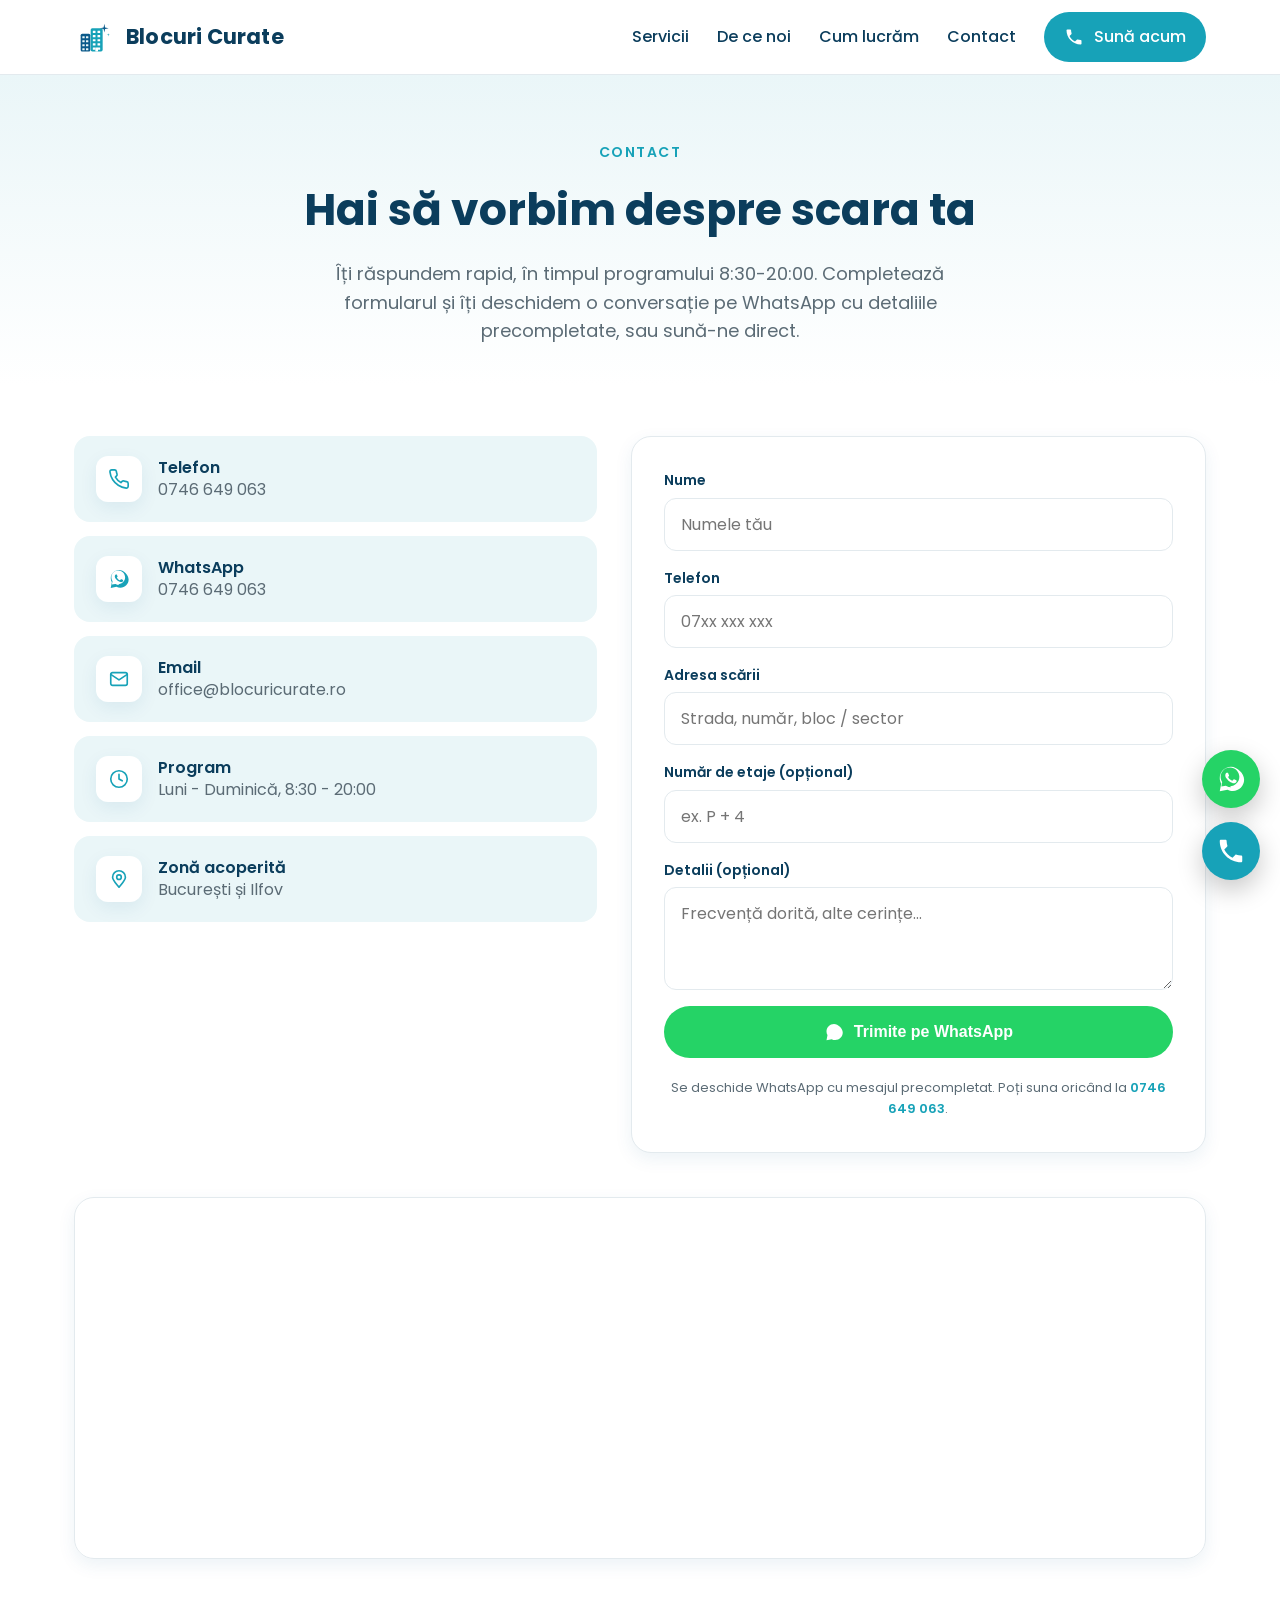
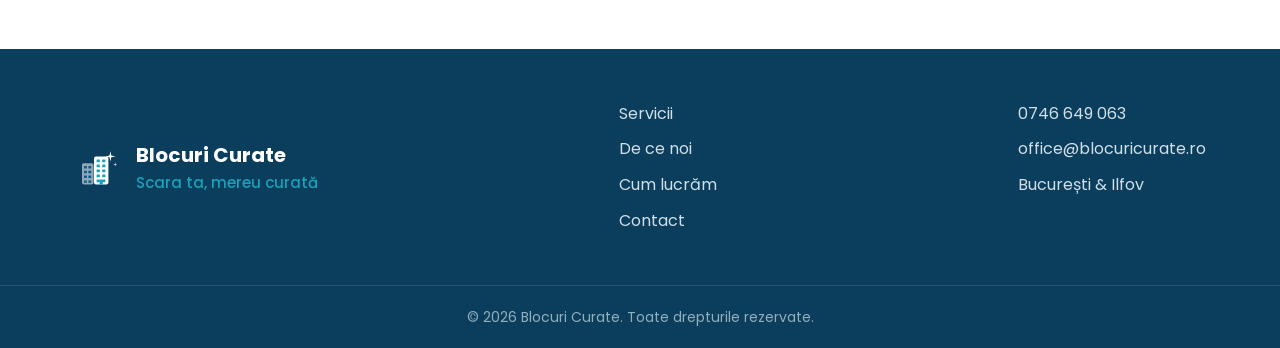
==== contact.html @ 9af8fcad "Blocuri Curate - site de prezentare (preview) Site static de prezentare pentru firma de curatenie Bl" ====
<!doctype html>
<html lang="ro">
<head>
<meta charset="utf-8">
<meta name="viewport" content="width=device-width, initial-scale=1">
<title>Contact | Blocuri Curate - Curățenie scări de bloc București și Ilfov</title>
<meta name="description" content="Contactează Blocuri Curate pentru curățenie scări de bloc în București și Ilfov. Telefon și WhatsApp 0746 649 063, email office@blocuricurate.ro. Cere ofertă gratuită.">
<meta name="theme-color" content="#17A2B8">
<link rel="icon" href="assets/favicon.svg" type="image/svg+xml">
<link rel="canonical" href="https://blocuricurate.ro/contact.html">

<meta property="og:type" content="website">
<meta property="og:title" content="Contact | Blocuri Curate">
<meta property="og:description" content="Telefon și WhatsApp 0746 649 063. Cere ofertă gratuită pentru scara ta.">
<meta property="og:image" content="assets/og-image.png">
<meta property="og:locale" content="ro_RO">

<link rel="preload" href="assets/fonts/poppins-700-latin.woff2" as="font" type="font/woff2" crossorigin>
<link rel="preload" href="assets/fonts/poppins-400-latin.woff2" as="font" type="font/woff2" crossorigin>
<link rel="stylesheet" href="styles.css">
</head>
<body>

<!-- ============ HEADER ============ -->
<header class="site-header" id="top">
  <div class="container header-inner">
    <a href="index.html" class="brand" aria-label="Blocuri Curate - acasă">
      <img src="assets/logo-color.svg" alt="" class="brand-mark">
      <span class="brand-name">Blocuri&nbsp;Curate</span>
    </a>

    <nav class="nav" id="nav">
      <a href="index.html#servicii">Servicii</a>
      <a href="index.html#de-ce-noi">De ce noi</a>
      <a href="index.html#cum-lucram">Cum lucrăm</a>
      <a href="contact.html">Contact</a>
      <a href="tel:+40746649063" class="btn btn-call btn-sm nav-cta">
        <svg viewBox="0 0 24 24" class="ico" aria-hidden="true"><path d="M6.6 10.8c1.4 2.8 3.8 5.1 6.6 6.6l2.2-2.2c.3-.3.7-.4 1-.2 1.1.4 2.3.6 3.6.6.6 0 1 .4 1 1V20c0 .6-.4 1-1 1C10.6 21 3 13.4 3 4c0-.6.4-1 1-1h3.5c.6 0 1 .4 1 1 0 1.2.2 2.4.6 3.6.1.4 0 .8-.3 1l-2.2 2.2z"/></svg>
        Sună acum
      </a>
    </nav>

    <button class="menu-toggle" id="menuToggle" aria-label="Meniu" aria-expanded="false">
      <span></span><span></span><span></span>
    </button>
  </div>
</header>

<!-- ============ PAGE HERO ============ -->
<section class="page-hero">
  <div class="container">
    <span class="eyebrow">Contact</span>
    <h1>Hai să vorbim despre scara ta</h1>
    <p>Îți răspundem rapid, în timpul programului 8:30-20:00. Completează formularul și îți deschidem o conversație pe WhatsApp cu detaliile precompletate, sau sună-ne direct.</p>
  </div>
</section>

<!-- ============ CONTACT ============ -->
<section class="section" style="padding-top:50px">
  <div class="container">
    <div class="contact-grid">
      <!-- Info column -->
      <div class="contact-info">
        <a class="info-row" href="tel:+40746649063">
          <span class="info-ico"><svg class="ic"><use href="assets/icons.svg#i-phone"></use></svg></span>
          <span><strong>Telefon</strong><br>0746 649 063</span>
        </a>
        <a class="info-row" href="https://wa.me/40746649063" target="_blank" rel="noopener">
          <span class="info-ico"><svg class="ic"><use href="assets/icons.svg#i-whatsapp"></use></svg></span>
          <span><strong>WhatsApp</strong><br>0746 649 063</span>
        </a>
        <a class="info-row" href="mailto:office@blocuricurate.ro">
          <span class="info-ico"><svg class="ic"><use href="assets/icons.svg#i-mail"></use></svg></span>
          <span><strong>Email</strong><br>office@blocuricurate.ro</span>
        </a>
        <div class="info-row">
          <span class="info-ico"><svg class="ic"><use href="assets/icons.svg#i-clock"></use></svg></span>
          <span><strong>Program</strong><br>Luni - Duminică, 8:30 - 20:00</span>
        </div>
        <div class="info-row">
          <span class="info-ico"><svg class="ic"><use href="assets/icons.svg#i-pin"></use></svg></span>
          <span><strong>Zonă acoperită</strong><br>București și Ilfov</span>
        </div>
      </div>

      <!-- Form column -->
      <form class="contact-form card" id="contactForm">
        <div class="field">
          <label for="nume">Nume</label>
          <input type="text" id="nume" name="nume" placeholder="Numele tău" required>
        </div>
        <div class="field">
          <label for="telefon">Telefon</label>
          <input type="tel" id="telefon" name="telefon" placeholder="07xx xxx xxx" required>
        </div>
        <div class="field">
          <label for="adresa">Adresa scării</label>
          <input type="text" id="adresa" name="adresa" placeholder="Strada, număr, bloc / sector" required>
        </div>
        <div class="field">
          <label for="etaje">Număr de etaje (opțional)</label>
          <input type="text" id="etaje" name="etaje" placeholder="ex. P + 4">
        </div>
        <div class="field">
          <label for="mesaj">Detalii (opțional)</label>
          <textarea id="mesaj" name="mesaj" rows="3" placeholder="Frecvență dorită, alte cerințe..."></textarea>
        </div>
        <button type="submit" class="btn btn-wa btn-block">
          <svg viewBox="0 0 32 32" class="ico" aria-hidden="true"><path d="M16 3C9.4 3 4 8.4 4 15c0 2.1.5 4.1 1.6 5.9L4 29l8.3-1.6c1.7.9 3.6 1.4 5.7 1.4h0c6.6 0 12-5.4 12-12S22.6 3 16 3z"/></svg>
          Trimite pe WhatsApp
        </button>
        <p class="form-note">Se deschide WhatsApp cu mesajul precompletat. Poți suna oricând la <a href="tel:+40746649063">0746 649 063</a>.</p>
      </form>
    </div>

    <!-- Map (OpenStreetMap - fără cookie-uri) -->
    <div class="map-wrap">
      <iframe src="https://www.openstreetmap.org/export/embed.html?bbox=25.95%2C44.33%2C26.25%2C44.55&amp;layer=mapnik&amp;marker=44.4268%2C26.1025" loading="lazy" title="Zonă acoperită: București și Ilfov"></iframe>
    </div>
  </div>
</section>

<!-- ============ FOOTER ============ -->
<footer class="site-footer">
  <div class="container footer-inner">
    <div class="footer-brand">
      <img src="assets/logo-white.svg" alt="" class="footer-mark">
      <div>
        <div class="footer-name">Blocuri Curate</div>
        <div class="footer-tag">Scara ta, mereu curată</div>
      </div>
    </div>
    <nav class="footer-nav">
      <a href="index.html#servicii">Servicii</a>
      <a href="index.html#de-ce-noi">De ce noi</a>
      <a href="index.html#cum-lucram">Cum lucrăm</a>
      <a href="contact.html">Contact</a>
    </nav>
    <div class="footer-contact">
      <a href="tel:+40746649063">0746 649 063</a>
      <a href="mailto:office@blocuricurate.ro">office@blocuricurate.ro</a>
      <span>București &amp; Ilfov</span>
    </div>
  </div>
  <div class="footer-bottom">
    <div class="container">© <span id="year"></span> Blocuri Curate. Toate drepturile rezervate.</div>
  </div>
</footer>

<!-- ============ FLOATING ACTIONS ============ -->
<div class="fab-stack">
  <a href="https://wa.me/40746649063?text=Bun%C4%83%20ziua!%20A%C8%99%20dori%20o%20ofert%C4%83%20pentru%20cur%C4%83%C8%9Benia%20sc%C4%83rii%20de%20bloc." class="fab fab-wa" target="_blank" rel="noopener" aria-label="Scrie-ne pe WhatsApp">
    <svg viewBox="0 0 32 32" aria-hidden="true"><path d="M16 3C9.4 3 4 8.4 4 15c0 2.1.5 4.1 1.6 5.9L4 29l8.3-1.6c1.7.9 3.6 1.4 5.7 1.4h0c6.6 0 12-5.4 12-12S22.6 3 16 3zm0 21.8c-1.8 0-3.5-.5-5-1.4l-.4-.2-4.9.9.9-4.8-.2-.4c-1-1.6-1.5-3.4-1.5-5.3 0-5.5 4.5-10 10-10s10 4.5 10 10-4.5 10-9.8 10zm5.5-7.5c-.3-.2-1.8-.9-2.1-1-.3-.1-.5-.2-.7.2s-.8 1-.9 1.1c-.2.2-.3.2-.6.1-.3-.2-1.3-.5-2.5-1.5-.9-.8-1.5-1.8-1.7-2.1-.2-.3 0-.5.1-.6l.5-.5c.1-.2.2-.3.3-.5.1-.2 0-.4 0-.5s-.7-1.6-.9-2.2c-.2-.6-.5-.5-.7-.5h-.6c-.2 0-.5.1-.8.4-.3.3-1 1-1 2.5s1.1 2.9 1.2 3.1c.2.2 2.1 3.2 5.1 4.5.7.3 1.3.5 1.7.6.7.2 1.4.2 1.9.1.6-.1 1.8-.7 2-1.5.3-.7.3-1.4.2-1.5-.1-.1-.3-.2-.6-.3z"/></svg>
  </a>
  <a href="tel:+40746649063" class="fab fab-call" aria-label="Sună acum">
    <svg viewBox="0 0 24 24" aria-hidden="true"><path d="M6.6 10.8c1.4 2.8 3.8 5.1 6.6 6.6l2.2-2.2c.3-.3.7-.4 1-.2 1.1.4 2.3.6 3.6.6.6 0 1 .4 1 1V20c0 .6-.4 1-1 1C10.6 21 3 13.4 3 4c0-.6.4-1 1-1h3.5c.6 0 1 .4 1 1 0 1.2.2 2.4.6 3.6.1.4 0 .8-.3 1l-2.2 2.2z"/></svg>
  </a>
</div>

<script src="script.js"></script>
</body>
</html>
---- styles.css ----
/* ============ FONTS (self-hosted Poppins) ============ */
@font-face{font-family:'Poppins';font-style:normal;font-weight:400;font-display:swap;src:url(assets/fonts/poppins-400-latin.woff2) format('woff2');unicode-range:U+0000-00FF,U+0131,U+0152-0153,U+02BB-02BC,U+02C6,U+02DA,U+02DC,U+0304,U+0308,U+0329,U+2000-206F,U+20AC,U+2122,U+2191,U+2193,U+2212,U+2215,U+FEFF,U+FFFD}
@font-face{font-family:'Poppins';font-style:normal;font-weight:400;font-display:swap;src:url(assets/fonts/poppins-400-latinext.woff2) format('woff2');unicode-range:U+0100-02BA,U+02BD-02C5,U+02C7-02CC,U+02CE-02D7,U+02DD-02FF,U+0304,U+0308,U+0329,U+1D00-1DBF,U+1E00-1E9F,U+1EF2-1EFF,U+2020,U+20A0-20AB,U+20AD-20C0,U+2113,U+2C60-2C7F,U+A720-A7FF}
@font-face{font-family:'Poppins';font-style:normal;font-weight:500;font-display:swap;src:url(assets/fonts/poppins-500-latin.woff2) format('woff2');unicode-range:U+0000-00FF,U+0131,U+0152-0153,U+02BB-02BC,U+02C6,U+02DA,U+02DC,U+0304,U+0308,U+0329,U+2000-206F,U+20AC,U+2122,U+2191,U+2193,U+2212,U+2215,U+FEFF,U+FFFD}
@font-face{font-family:'Poppins';font-style:normal;font-weight:500;font-display:swap;src:url(assets/fonts/poppins-500-latinext.woff2) format('woff2');unicode-range:U+0100-02BA,U+02BD-02C5,U+02C7-02CC,U+02CE-02D7,U+02DD-02FF,U+0304,U+0308,U+0329,U+1D00-1DBF,U+1E00-1E9F,U+1EF2-1EFF,U+2020,U+20A0-20AB,U+20AD-20C0,U+2113,U+2C60-2C7F,U+A720-A7FF}
@font-face{font-family:'Poppins';font-style:normal;font-weight:600;font-display:swap;src:url(assets/fonts/poppins-600-latin.woff2) format('woff2');unicode-range:U+0000-00FF,U+0131,U+0152-0153,U+02BB-02BC,U+02C6,U+02DA,U+02DC,U+0304,U+0308,U+0329,U+2000-206F,U+20AC,U+2122,U+2191,U+2193,U+2212,U+2215,U+FEFF,U+FFFD}
@font-face{font-family:'Poppins';font-style:normal;font-weight:600;font-display:swap;src:url(assets/fonts/poppins-600-latinext.woff2) format('woff2');unicode-range:U+0100-02BA,U+02BD-02C5,U+02C7-02CC,U+02CE-02D7,U+02DD-02FF,U+0304,U+0308,U+0329,U+1D00-1DBF,U+1E00-1E9F,U+1EF2-1EFF,U+2020,U+20A0-20AB,U+20AD-20C0,U+2113,U+2C60-2C7F,U+A720-A7FF}
@font-face{font-family:'Poppins';font-style:normal;font-weight:700;font-display:swap;src:url(assets/fonts/poppins-700-latin.woff2) format('woff2');unicode-range:U+0000-00FF,U+0131,U+0152-0153,U+02BB-02BC,U+02C6,U+02DA,U+02DC,U+0304,U+0308,U+0329,U+2000-206F,U+20AC,U+2122,U+2191,U+2193,U+2212,U+2215,U+FEFF,U+FFFD}
@font-face{font-family:'Poppins';font-style:normal;font-weight:700;font-display:swap;src:url(assets/fonts/poppins-700-latinext.woff2) format('woff2');unicode-range:U+0100-02BA,U+02BD-02C5,U+02C7-02CC,U+02CE-02D7,U+02DD-02FF,U+0304,U+0308,U+0329,U+1D00-1DBF,U+1E00-1E9F,U+1EF2-1EFF,U+2020,U+20A0-20AB,U+20AD-20C0,U+2113,U+2C60-2C7F,U+A720-A7FF}

/* ============ TOKENS ============ */
:root{
  --teal:#17A2B8; --teal-dk:#0E7C8F; --blue:#0B5A8A; --ink:#0B3D5C;
  --mist:#EAF6F8; --grey:#5B6B75; --line:#E3EAEE; --wa:#25D366; --wa-dk:#1DA851;
  --white:#fff; --surface:#ffffff; --page-bg:#ffffff; --header-bg:rgba(255,255,255,.9); --footer-bg:#0B3D5C;
  --radius:20px; --shadow:0 14px 40px rgba(11,90,138,.10);
  --shadow-sm:0 6px 18px rgba(11,90,138,.08);
  --container:1180px;
}
@media (prefers-color-scheme:dark){
  :root{
    --teal:#2CC4DB; --teal-dk:#17A2B8; --blue:#3A9BD1; --ink:#EAF4F8;
    --mist:#122A36; --grey:#9DB4BF; --line:#24414F;
    --surface:#13252F; --page-bg:#0D1A21; --header-bg:rgba(13,26,33,.85); --footer-bg:#0A151B;
    --shadow:0 14px 40px rgba(0,0,0,.45); --shadow-sm:0 6px 18px rgba(0,0,0,.35);
  }
}
*{margin:0;padding:0;box-sizing:border-box}
html{scroll-behavior:smooth}
html,body{overflow-x:hidden}
body{
  font-family:'Poppins',system-ui,-apple-system,Segoe UI,Roboto,sans-serif;
  color:var(--ink); background:var(--page-bg); line-height:1.6;
  -webkit-font-smoothing:antialiased;
}
img{max-width:100%;display:block}
a{color:inherit;text-decoration:none}
.container{max-width:var(--container);margin:0 auto;padding:0 24px}

/* ============ BUTTONS ============ */
.btn{
  display:inline-flex;align-items:center;gap:10px;justify-content:center;
  font-weight:600;font-size:16px;padding:14px 26px;border-radius:50px;
  border:2px solid transparent;cursor:pointer;transition:.2s ease;white-space:nowrap;
}
.btn .ico{width:20px;height:20px;fill:currentColor;flex:0 0 auto}
.btn-wa{background:var(--wa);color:#fff}
.btn-wa:hover{background:var(--wa-dk);transform:translateY(-2px)}
.btn-call{background:var(--teal);color:#fff}
.btn-call:hover{background:var(--teal-dk)}
.btn-outline{background:transparent;color:var(--ink);border-color:var(--line)}
.btn-outline:hover{border-color:var(--teal);color:var(--teal)}
.btn-light{background:#fff;color:#0B3D5C}
.btn-light:hover{transform:translateY(-2px)}
.btn-sm{padding:10px 18px;font-size:15px}
.btn-block{width:100%}

/* ============ HEADER ============ */
.site-header{
  position:sticky;top:0;z-index:50;background:var(--header-bg);
  backdrop-filter:blur(10px);border-bottom:1px solid var(--line);
}
.header-inner{display:flex;align-items:center;justify-content:space-between;height:74px}
.brand{display:flex;align-items:center;gap:12px}
.brand-mark{width:40px;height:40px}
.brand-name{font-weight:700;font-size:21px;color:var(--ink);letter-spacing:.2px}
.nav{display:flex;align-items:center;gap:28px}
.nav>a{font-weight:500;color:var(--ink);font-size:16px;transition:.2s}
.nav>a:hover{color:var(--teal)}
.nav .nav-cta{color:#fff}
.menu-toggle{display:none;flex-direction:column;gap:5px;background:none;border:0;cursor:pointer;padding:8px}
.menu-toggle span{width:26px;height:3px;background:var(--ink);border-radius:3px;transition:.25s}

/* ============ HERO ============ */
.hero{background:linear-gradient(180deg,var(--mist) 0%,var(--page-bg) 100%);overflow:hidden}
.hero-inner{display:grid;grid-template-columns:1.05fr .95fr;gap:50px;align-items:center;padding:70px 24px 80px}
.hero-copy,.hero-visual{min-width:0}
.eyebrow{display:inline-block;font-weight:600;font-size:14px;letter-spacing:1.5px;text-transform:uppercase;color:var(--teal);margin-bottom:16px}
.hero h1{font-size:clamp(38px,5.5vw,60px);line-height:1.05;font-weight:700;color:var(--ink);letter-spacing:-.5px}
.hero h1 .accent{color:var(--teal)}
.lead{font-size:19px;color:var(--grey);margin:22px 0 30px;max-width:560px}
.hero-cta{display:flex;flex-wrap:wrap;gap:14px}
.hero-trust{list-style:none;display:flex;flex-wrap:wrap;gap:22px;margin-top:30px}
.hero-trust li{position:relative;padding-left:24px;font-weight:500;color:var(--ink);font-size:15px}
.hero-trust li::before{content:"✓";position:absolute;left:0;color:var(--teal);font-weight:700}

.hero-visual{display:flex;justify-content:center}
.hero-card{
  position:relative;width:min(420px,90%);aspect-ratio:1/1;border-radius:36px;
  background:linear-gradient(145deg,var(--teal) 0%,var(--blue) 100%);
  box-shadow:0 30px 60px rgba(11,90,138,.28);display:flex;align-items:center;justify-content:center;
}
.hero-mark{width:52%}
.hero-badge{
  position:absolute;background:var(--surface);color:var(--ink);font-weight:600;font-size:15px;
  padding:10px 16px;border-radius:50px;box-shadow:var(--shadow-sm);white-space:nowrap;
}
.badge-1{top:8%;left:-6%}
.badge-2{top:46%;right:-8%}
.badge-3{bottom:8%;left:2%}

/* ============ SECTIONS ============ */
.section{padding:90px 0}
.section-alt{background:var(--mist)}
.section-head{text-align:center;max-width:680px;margin:0 auto 50px}
.section-head h2{font-size:clamp(28px,3.5vw,40px);font-weight:700;color:var(--ink);line-height:1.15}
.section-head p{color:var(--grey);font-size:18px;margin-top:14px}

.grid{display:grid;gap:26px}
.grid-3{grid-template-columns:repeat(3,1fr)}
.grid-4{grid-template-columns:repeat(4,1fr)}

.card{background:var(--surface);border:1px solid var(--line);border-radius:var(--radius);padding:32px;box-shadow:var(--shadow-sm);transition:.25s}
.svc:hover{transform:translateY(-4px);box-shadow:var(--shadow);border-color:transparent}
.ic{width:1em;height:1em;display:block}
.icon-chip{display:inline-flex;align-items:center;justify-content:center;width:52px;height:52px;border-radius:14px;background:var(--mist);color:var(--teal);margin-bottom:18px}
.icon-chip .ic{width:26px;height:26px}
.svc h3{font-size:20px;font-weight:600;margin-bottom:8px}
.svc p{color:var(--grey);font-size:16px}

.feat{padding:8px 6px}
.feat .icon-chip{width:48px;height:48px;margin-bottom:14px}
.feat .icon-chip .ic{width:24px;height:24px}
.feat h3{font-size:19px;font-weight:600;margin-bottom:6px}
.feat p{color:var(--grey);font-size:16px}

.steps .step{position:relative;background:var(--surface);border:1px solid var(--line);border-radius:var(--radius);padding:34px 26px 28px;box-shadow:var(--shadow-sm)}
.step-n{display:flex;align-items:center;justify-content:center;width:46px;height:46px;border-radius:50%;
  background:linear-gradient(145deg,var(--teal),var(--blue));color:#fff;font-weight:700;font-size:20px;margin-bottom:16px}
.step h3{font-size:19px;font-weight:600;margin-bottom:6px}
.step p{color:var(--grey);font-size:15px}

/* ============ CTA BAND ============ */
.cta-band{background:linear-gradient(135deg,var(--blue) 0%,var(--teal) 100%);color:#fff}
.cta-inner{display:flex;align-items:center;justify-content:space-between;gap:30px;padding:56px 24px;flex-wrap:wrap}
.cta-band h2{font-size:clamp(24px,3vw,34px);font-weight:700}
.cta-band p{opacity:.9;margin-top:6px;font-size:17px}
.cta-actions{display:flex;gap:14px;flex-wrap:wrap}

/* ============ CONTACT ============ */
.contact-grid{display:grid;grid-template-columns:1fr 1.1fr;gap:34px;align-items:start}
.contact-info{display:flex;flex-direction:column;gap:14px}
.info-row{display:flex;align-items:center;gap:16px;background:var(--mist);border-radius:16px;padding:20px 22px;transition:.2s}
a.info-row:hover{background:#dff0f4;transform:translateX(3px)}
.info-ico{flex:0 0 auto;width:46px;height:46px;background:var(--surface);color:var(--teal);border-radius:12px;display:flex;align-items:center;justify-content:center;box-shadow:var(--shadow-sm)}
.info-ico .ic{width:22px;height:22px}
.info-row strong{color:var(--ink);font-weight:600}
.info-row span:last-child{color:var(--grey);font-size:16px;line-height:1.4}

.contact-form{display:flex;flex-direction:column;gap:16px}
.field{display:flex;flex-direction:column;gap:6px}
.field label{font-weight:600;font-size:14px;color:var(--ink)}
.field input,.field textarea{
  font-family:inherit;font-size:16px;padding:13px 16px;border:1.5px solid var(--line);
  border-radius:12px;background:var(--surface);color:var(--ink);transition:.2s;resize:vertical;
}
.field input:focus,.field textarea:focus{outline:none;border-color:var(--teal);box-shadow:0 0 0 3px rgba(23,162,184,.12)}
.form-note{font-size:13px;color:var(--grey);text-align:center;margin-top:4px}
.form-note a{color:var(--teal);font-weight:600}

/* ============ QUICK CONTACT (home) ============ */
.quick-contact{display:grid;grid-template-columns:repeat(3,1fr);gap:20px;max-width:900px;margin:0 auto}
.qcard{display:flex;align-items:center;gap:16px;background:var(--mist);border-radius:16px;padding:22px 24px;transition:.2s}
.qcard:hover{background:#dff0f4;transform:translateY(-3px)}
.center-cta{text-align:center;margin-top:34px}

/* ============ CONTACT PAGE ============ */
.page-hero{background:linear-gradient(180deg,var(--mist) 0%,#fff 100%);padding:64px 0 40px;text-align:center}
.page-hero .eyebrow{margin-bottom:12px}
.page-hero h1{font-size:clamp(30px,4vw,44px);font-weight:700;color:var(--ink)}
.page-hero p{color:var(--grey);font-size:18px;margin:14px auto 0;max-width:620px}
.map-wrap{margin-top:44px;border-radius:var(--radius);overflow:hidden;border:1px solid var(--line);box-shadow:var(--shadow-sm)}
.map-wrap iframe{display:block;width:100%;height:360px;border:0}

/* ============ FOOTER ============ */
.site-footer{background:var(--footer-bg);color:#cfe0e8}
.footer-inner{display:flex;justify-content:space-between;gap:30px;padding:52px 24px;flex-wrap:wrap}
.footer-brand{display:flex;align-items:center;gap:14px}
.footer-mark{width:48px;height:48px}
.footer-name{font-weight:700;font-size:20px;color:#fff}
.footer-tag{color:var(--teal);font-weight:500;font-size:15px}
.footer-nav{display:flex;flex-direction:column;gap:10px}
.footer-nav a:hover{color:#fff}
.footer-contact{display:flex;flex-direction:column;gap:10px}
.footer-contact a:hover{color:#fff}
.footer-bottom{border-top:1px solid rgba(255,255,255,.12);padding:20px 0;font-size:14px;color:#8fb0bf;text-align:center}

/* ============ FLOATING ACTIONS ============ */
.fab-stack{position:fixed;right:20px;bottom:20px;z-index:60;display:flex;flex-direction:column;gap:14px}
.fab{width:58px;height:58px;border-radius:50%;display:flex;align-items:center;justify-content:center;
  box-shadow:0 10px 26px rgba(0,0,0,.22);transition:.2s;color:#fff}
.fab svg{width:30px;height:30px;fill:#fff}
.fab:hover{transform:scale(1.08)}
.fab-wa{background:var(--wa)}
.fab-call{background:var(--teal)}
.fab-wa{animation:pulse 2.4s infinite}
@keyframes pulse{0%{box-shadow:0 10px 26px rgba(0,0,0,.22),0 0 0 0 rgba(37,211,102,.5)}70%{box-shadow:0 10px 26px rgba(0,0,0,.22),0 0 0 16px rgba(37,211,102,0)}100%{box-shadow:0 10px 26px rgba(0,0,0,.22),0 0 0 0 rgba(37,211,102,0)}}

/* ============ REVEAL ============ */
.reveal{opacity:0;transform:translateY(24px);transition:opacity .6s ease,transform .6s ease}
.reveal.in{opacity:1;transform:none}

/* ============ RESPONSIVE ============ */
@media (max-width:900px){
  .grid-3{grid-template-columns:repeat(2,1fr)}
  .grid-4{grid-template-columns:repeat(2,1fr)}
  .hero-inner{grid-template-columns:1fr;padding-bottom:60px}
  .hero-visual{order:-1}
  .hero-card{width:min(320px,80%)}
  .contact-grid{grid-template-columns:1fr}
  .nav{
    position:fixed;top:74px;left:0;right:0;background:var(--surface);flex-direction:column;
    align-items:stretch;gap:0;padding:10px 24px 20px;border-bottom:1px solid var(--line);
    transform:translateY(-140%);transition:transform .3s ease;box-shadow:var(--shadow)
  }
  .nav.open{transform:translateY(0)}
  .nav>a{padding:14px 4px;border-bottom:1px solid var(--line)}
  .nav .nav-cta{margin-top:12px;justify-content:center}
  .menu-toggle{display:flex}
  .menu-toggle.open span:nth-child(1){transform:translateY(8px) rotate(45deg)}
  .menu-toggle.open span:nth-child(2){opacity:0}
  .menu-toggle.open span:nth-child(3){transform:translateY(-8px) rotate(-45deg)}
}
@media (max-width:560px){
  .grid-3,.grid-4{grid-template-columns:1fr}
  .section{padding:64px 0}
  .cta-inner{flex-direction:column;text-align:center}
  .cta-actions{justify-content:center}
  .footer-inner{flex-direction:column}
  .hero-badge{font-size:13px;padding:8px 12px}
  .badge-1{left:0}
  .badge-2{right:0}
  .badge-3{left:0}
  .quick-contact{grid-template-columns:1fr}
}

/* ============ REDUCED MOTION (a11y) ============ */
@media (prefers-reduced-motion: reduce){
  *,*::before,*::after{animation-duration:.001ms!important;animation-iteration-count:1!important;transition-duration:.001ms!important;scroll-behavior:auto!important}
  html{scroll-behavior:auto}
  .reveal{opacity:1!important;transform:none!important}
  .fab-wa{animation:none!important}
}
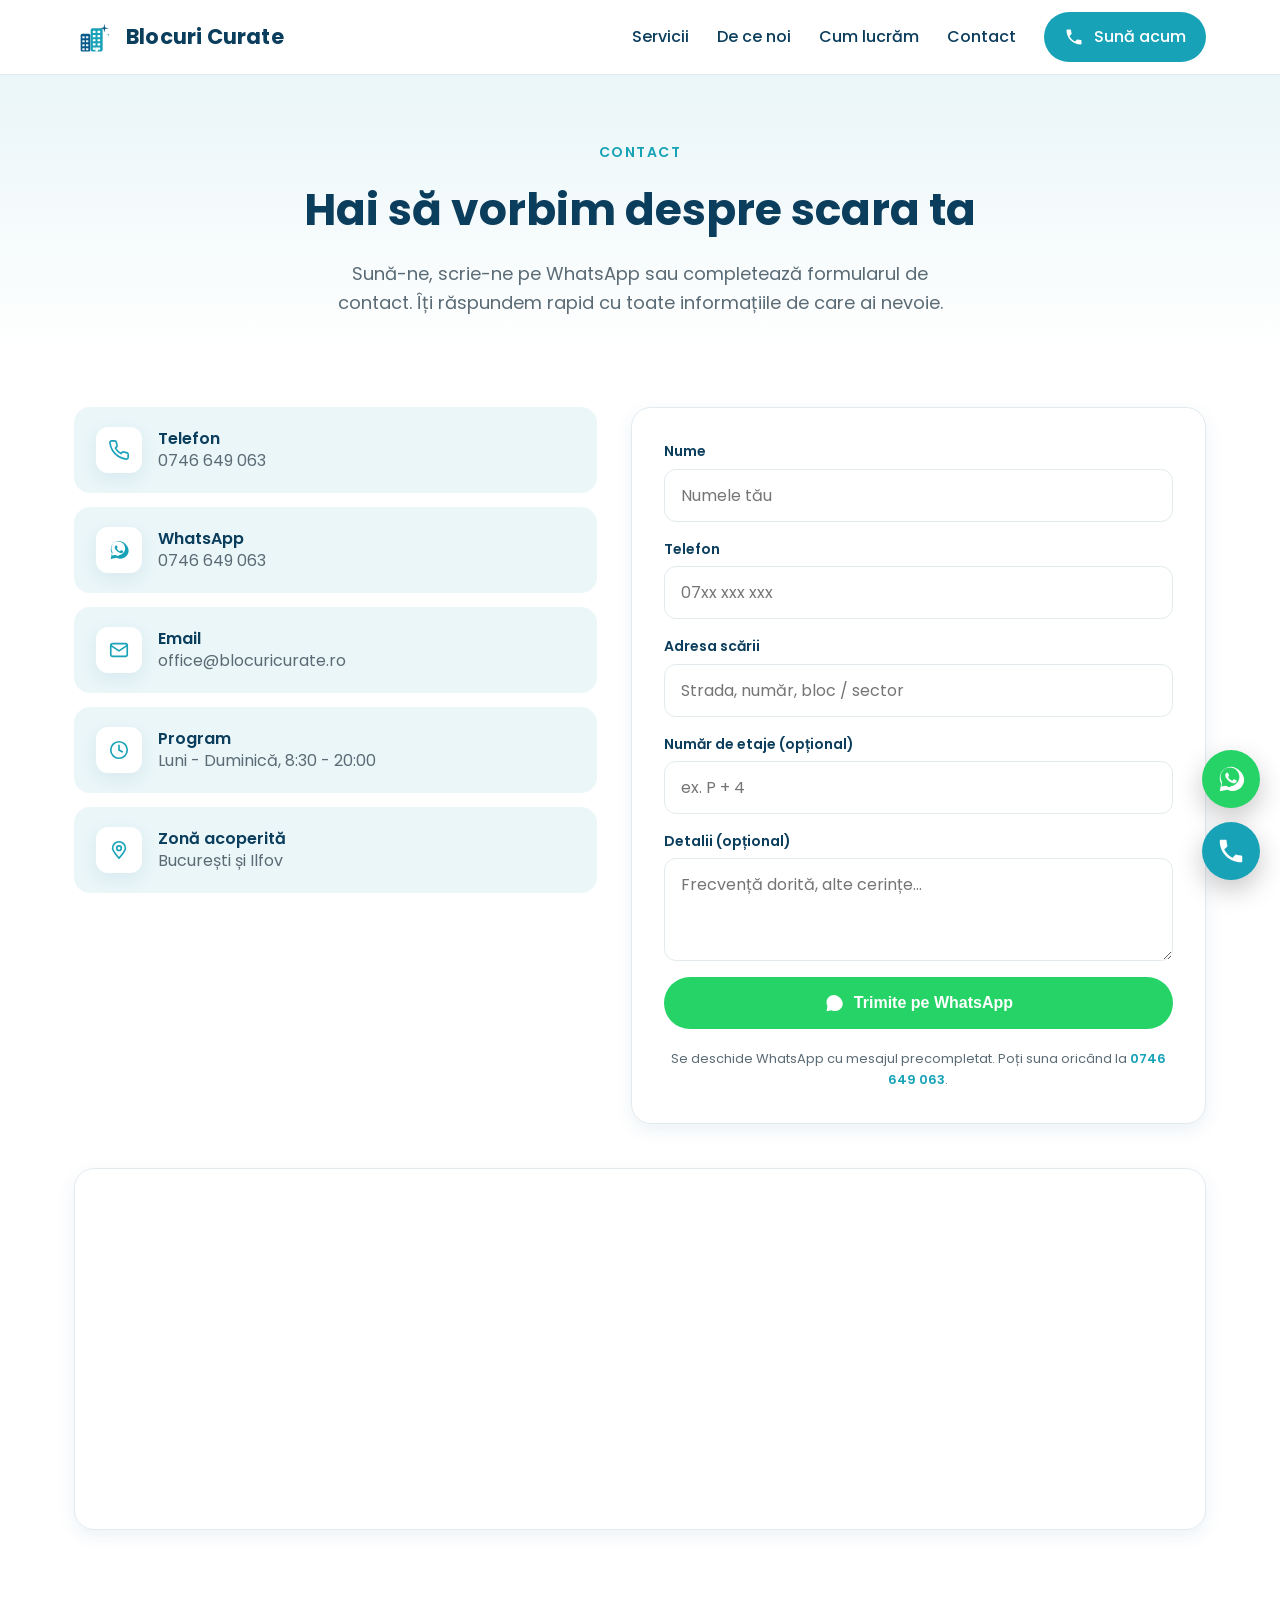
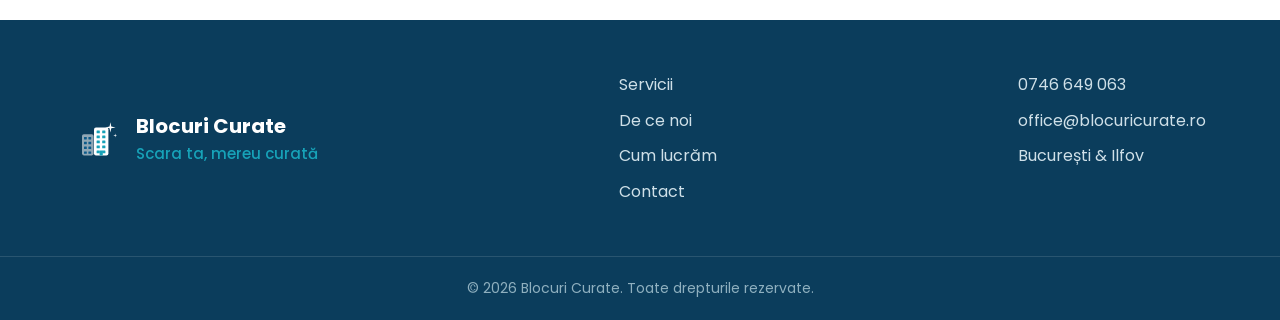
==== commit d67ccb1c: "Actualizare texte site (feedback client) Titluri, descrieri servicii/beneficii, pasi, hero, CTA si c" ====
--- a/contact.html
+++ b/contact.html
@@ -51,7 +51,7 @@
   <div class="container">
     <span class="eyebrow">Contact</span>
     <h1>Hai să vorbim despre scara ta</h1>
-    <p>Îți răspundem rapid, în timpul programului 8:30-20:00. Completează formularul și îți deschidem o conversație pe WhatsApp cu detaliile precompletate, sau sună-ne direct.</p>
+    <p>Sună-ne, scrie-ne pe WhatsApp sau completează formularul de contact. Îți răspundem rapid cu toate informațiile de care ai nevoie.</p>
   </div>
 </section>
 
@@ -149,7 +149,7 @@
 
 <!-- ============ FLOATING ACTIONS ============ -->
 <div class="fab-stack">
-  <a href="https://wa.me/40746649063?text=Bun%C4%83%20ziua!%20A%C8%99%20dori%20o%20ofert%C4%83%20pentru%20cur%C4%83%C8%9Benia%20sc%C4%83rii%20de%20bloc." class="fab fab-wa" target="_blank" rel="noopener" aria-label="Scrie-ne pe WhatsApp">
+  <a href="https://wa.me/40746649063?text=Bun%C4%83%20ziua!%20A%C8%99%20dori%20o%20ofert%C4%83%20pentru%20cur%C4%83%C8%9Benia%20sc%C4%83rii%20de%20bloc." class="fab fab-wa" target="_blank" rel="noopener" aria-label="Cere ofertă pe WhatsApp">
     <svg viewBox="0 0 32 32" aria-hidden="true"><path d="M16 3C9.4 3 4 8.4 4 15c0 2.1.5 4.1 1.6 5.9L4 29l8.3-1.6c1.7.9 3.6 1.4 5.7 1.4h0c6.6 0 12-5.4 12-12S22.6 3 16 3zm0 21.8c-1.8 0-3.5-.5-5-1.4l-.4-.2-4.9.9.9-4.8-.2-.4c-1-1.6-1.5-3.4-1.5-5.3 0-5.5 4.5-10 10-10s10 4.5 10 10-4.5 10-9.8 10zm5.5-7.5c-.3-.2-1.8-.9-2.1-1-.3-.1-.5-.2-.7.2s-.8 1-.9 1.1c-.2.2-.3.2-.6.1-.3-.2-1.3-.5-2.5-1.5-.9-.8-1.5-1.8-1.7-2.1-.2-.3 0-.5.1-.6l.5-.5c.1-.2.2-.3.3-.5.1-.2 0-.4 0-.5s-.7-1.6-.9-2.2c-.2-.6-.5-.5-.7-.5h-.6c-.2 0-.5.1-.8.4-.3.3-1 1-1 2.5s1.1 2.9 1.2 3.1c.2.2 2.1 3.2 5.1 4.5.7.3 1.3.5 1.7.6.7.2 1.4.2 1.9.1.6-.1 1.8-.7 2-1.5.3-.7.3-1.4.2-1.5-.1-.1-.3-.2-.6-.3z"/></svg>
   </a>
   <a href="tel:+40746649063" class="fab fab-call" aria-label="Sună acum">
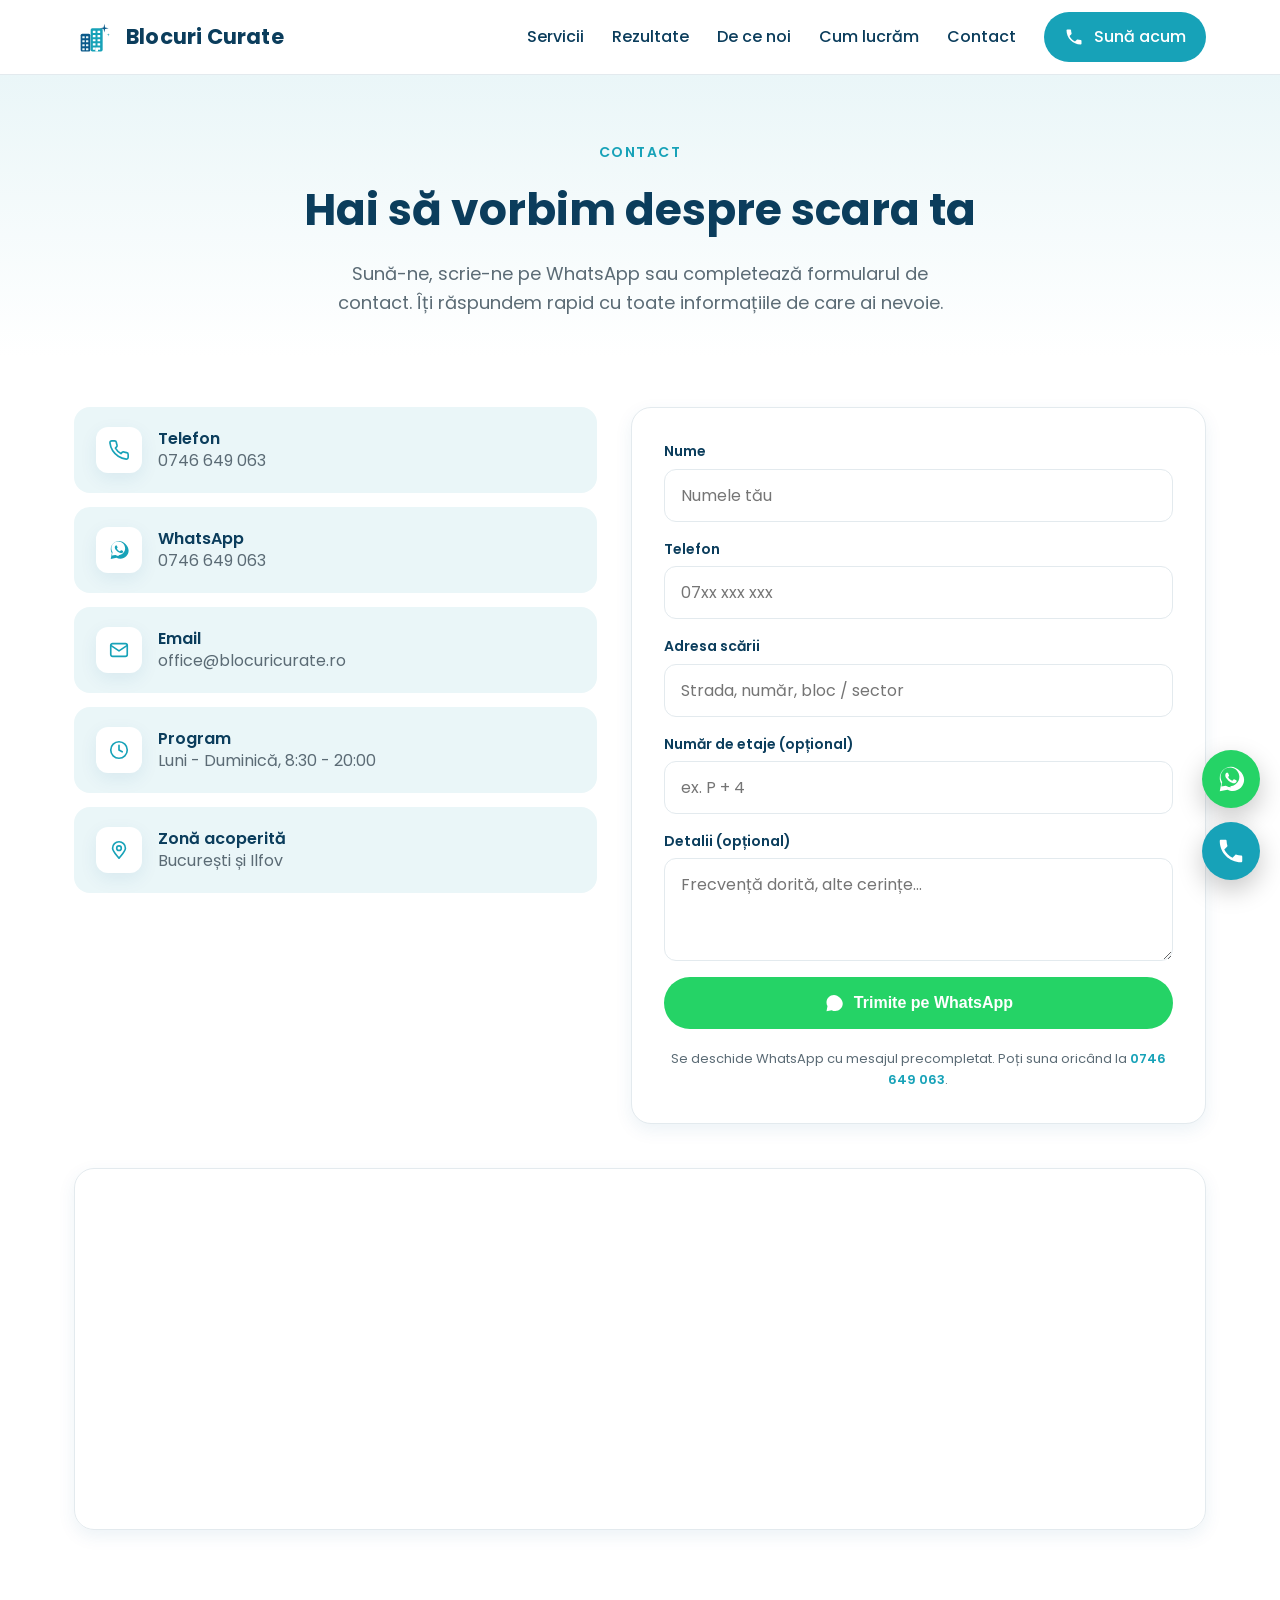
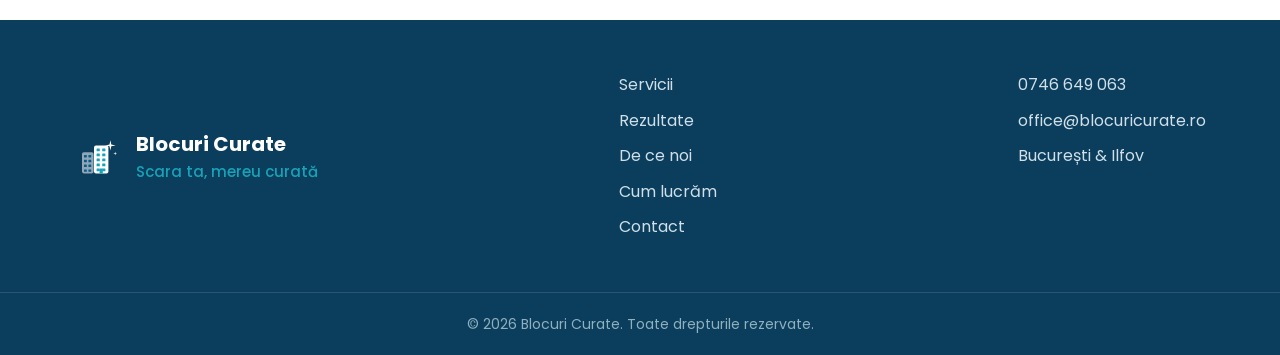
==== commit b1a13f43: "Adaugare imagini foto-realiste + hero foto Hero full-bleed cu imagine reala (miscare Ken Burns, preg" ====
--- a/contact.html
+++ b/contact.html
@@ -31,6 +31,7 @@
 
     <nav class="nav" id="nav">
       <a href="index.html#servicii">Servicii</a>
+      <a href="index.html#rezultate">Rezultate</a>
       <a href="index.html#de-ce-noi">De ce noi</a>
       <a href="index.html#cum-lucram">Cum lucrăm</a>
       <a href="contact.html">Contact</a>
@@ -132,6 +133,7 @@
     </div>
     <nav class="footer-nav">
       <a href="index.html#servicii">Servicii</a>
+      <a href="index.html#rezultate">Rezultate</a>
       <a href="index.html#de-ce-noi">De ce noi</a>
       <a href="index.html#cum-lucram">Cum lucrăm</a>
       <a href="contact.html">Contact</a>
--- a/styles.css
+++ b/styles.css
@@ -71,33 +71,27 @@
 .menu-toggle{display:none;flex-direction:column;gap:5px;background:none;border:0;cursor:pointer;padding:8px}
 .menu-toggle span{width:26px;height:3px;background:var(--ink);border-radius:3px;transition:.25s}
 
-/* ============ HERO ============ */
-.hero{background:linear-gradient(180deg,var(--mist) 0%,var(--page-bg) 100%);overflow:hidden}
-.hero-inner{display:grid;grid-template-columns:1.05fr .95fr;gap:50px;align-items:center;padding:70px 24px 80px}
-.hero-copy,.hero-visual{min-width:0}
+/* ============ HERO (full-bleed photo/video) ============ */
+.hero{position:relative;overflow:hidden;min-height:640px;display:flex;align-items:center}
+.hero-bg{position:absolute;inset:0;z-index:0}
+.hero-bg img,.hero-bg video{width:100%;height:100%;object-fit:cover;display:block}
+.hero-bg img{animation:kenburns 22s ease-in-out infinite alternate;will-change:transform}
+@keyframes kenburns{from{transform:scale(1.04)}to{transform:scale(1.16)}}
+.hero::after{content:"";position:absolute;inset:0;z-index:1;
+  background:linear-gradient(100deg,rgba(8,30,45,.88) 0%,rgba(8,30,45,.64) 42%,rgba(8,30,45,.34) 70%,rgba(8,30,45,.14) 100%)}
+.hero-inner{position:relative;z-index:2;padding:90px 24px}
+.hero-copy{max-width:640px;min-width:0}
 .eyebrow{display:inline-block;font-weight:600;font-size:14px;letter-spacing:1.5px;text-transform:uppercase;color:var(--teal);margin-bottom:16px}
-.hero h1{font-size:clamp(38px,5.5vw,60px);line-height:1.05;font-weight:700;color:var(--ink);letter-spacing:-.5px}
-.hero h1 .accent{color:var(--teal)}
-.lead{font-size:19px;color:var(--grey);margin:22px 0 30px;max-width:560px}
+.hero .eyebrow{color:#8fe3f0}
+.hero h1{font-size:clamp(38px,5.5vw,60px);line-height:1.05;font-weight:700;color:#fff;letter-spacing:-.5px}
+.hero h1 .accent{color:#4fd8ea}
+.hero .lead{font-size:19px;color:rgba(255,255,255,.92);margin:22px 0 30px;max-width:560px}
 .hero-cta{display:flex;flex-wrap:wrap;gap:14px}
+.hero .btn-outline{color:#fff;border-color:rgba(255,255,255,.55)}
+.hero .btn-outline:hover{border-color:#fff;color:#fff;background:rgba(255,255,255,.10)}
 .hero-trust{list-style:none;display:flex;flex-wrap:wrap;gap:22px;margin-top:30px}
-.hero-trust li{position:relative;padding-left:24px;font-weight:500;color:var(--ink);font-size:15px}
-.hero-trust li::before{content:"✓";position:absolute;left:0;color:var(--teal);font-weight:700}
-
-.hero-visual{display:flex;justify-content:center}
-.hero-card{
-  position:relative;width:min(420px,90%);aspect-ratio:1/1;border-radius:36px;
-  background:linear-gradient(145deg,var(--teal) 0%,var(--blue) 100%);
-  box-shadow:0 30px 60px rgba(11,90,138,.28);display:flex;align-items:center;justify-content:center;
-}
-.hero-mark{width:52%}
-.hero-badge{
-  position:absolute;background:var(--surface);color:var(--ink);font-weight:600;font-size:15px;
-  padding:10px 16px;border-radius:50px;box-shadow:var(--shadow-sm);white-space:nowrap;
-}
-.badge-1{top:8%;left:-6%}
-.badge-2{top:46%;right:-8%}
-.badge-3{bottom:8%;left:2%}
+.hero-trust li{position:relative;padding-left:24px;font-weight:500;color:#fff;font-size:15px}
+.hero-trust li::before{content:"✓";position:absolute;left:0;color:#4fd8ea;font-weight:700}
 
 /* ============ SECTIONS ============ */
 .section{padding:90px 0}
@@ -131,8 +125,18 @@
 .step p{color:var(--grey);font-size:15px}
 
 /* ============ CTA BAND ============ */
-.cta-band{background:linear-gradient(135deg,var(--blue) 0%,var(--teal) 100%);color:#fff}
-.cta-inner{display:flex;align-items:center;justify-content:space-between;gap:30px;padding:56px 24px;flex-wrap:wrap}
+.cta-band{position:relative;color:#fff;overflow:hidden;background:#0b3d5c center/cover no-repeat;background-image:url(assets/img/foto-curatenie.jpg);background-position:center 30%}
+.cta-band::before{content:"";position:absolute;inset:0;background:linear-gradient(120deg,rgba(11,90,138,.94) 0%,rgba(14,124,143,.80) 100%)}
+.cta-inner{position:relative;z-index:1;display:flex;align-items:center;justify-content:space-between;gap:30px;padding:64px 24px;flex-wrap:wrap}
+
+/* ============ GALLERY (Rezultate) ============ */
+.gallery{display:grid;grid-template-columns:repeat(4,1fr);gap:18px}
+.ph{position:relative;border-radius:16px;overflow:hidden;aspect-ratio:3/2;box-shadow:var(--shadow-sm);margin:0}
+.ph img{width:100%;height:100%;object-fit:cover;transition:transform .5s ease}
+.ph:hover img{transform:scale(1.06)}
+.ph figcaption{position:absolute;left:0;right:0;bottom:0;padding:16px;color:#fff;font-weight:600;font-size:15px;
+  background:linear-gradient(to top,rgba(8,30,45,.82),rgba(8,30,45,0))}
+@media (max-width:900px){.gallery{grid-template-columns:repeat(2,1fr)}}
 .cta-band h2{font-size:clamp(24px,3vw,34px);font-weight:700}
 .cta-band p{opacity:.9;margin-top:6px;font-size:17px}
 .cta-actions{display:flex;gap:14px;flex-wrap:wrap}
